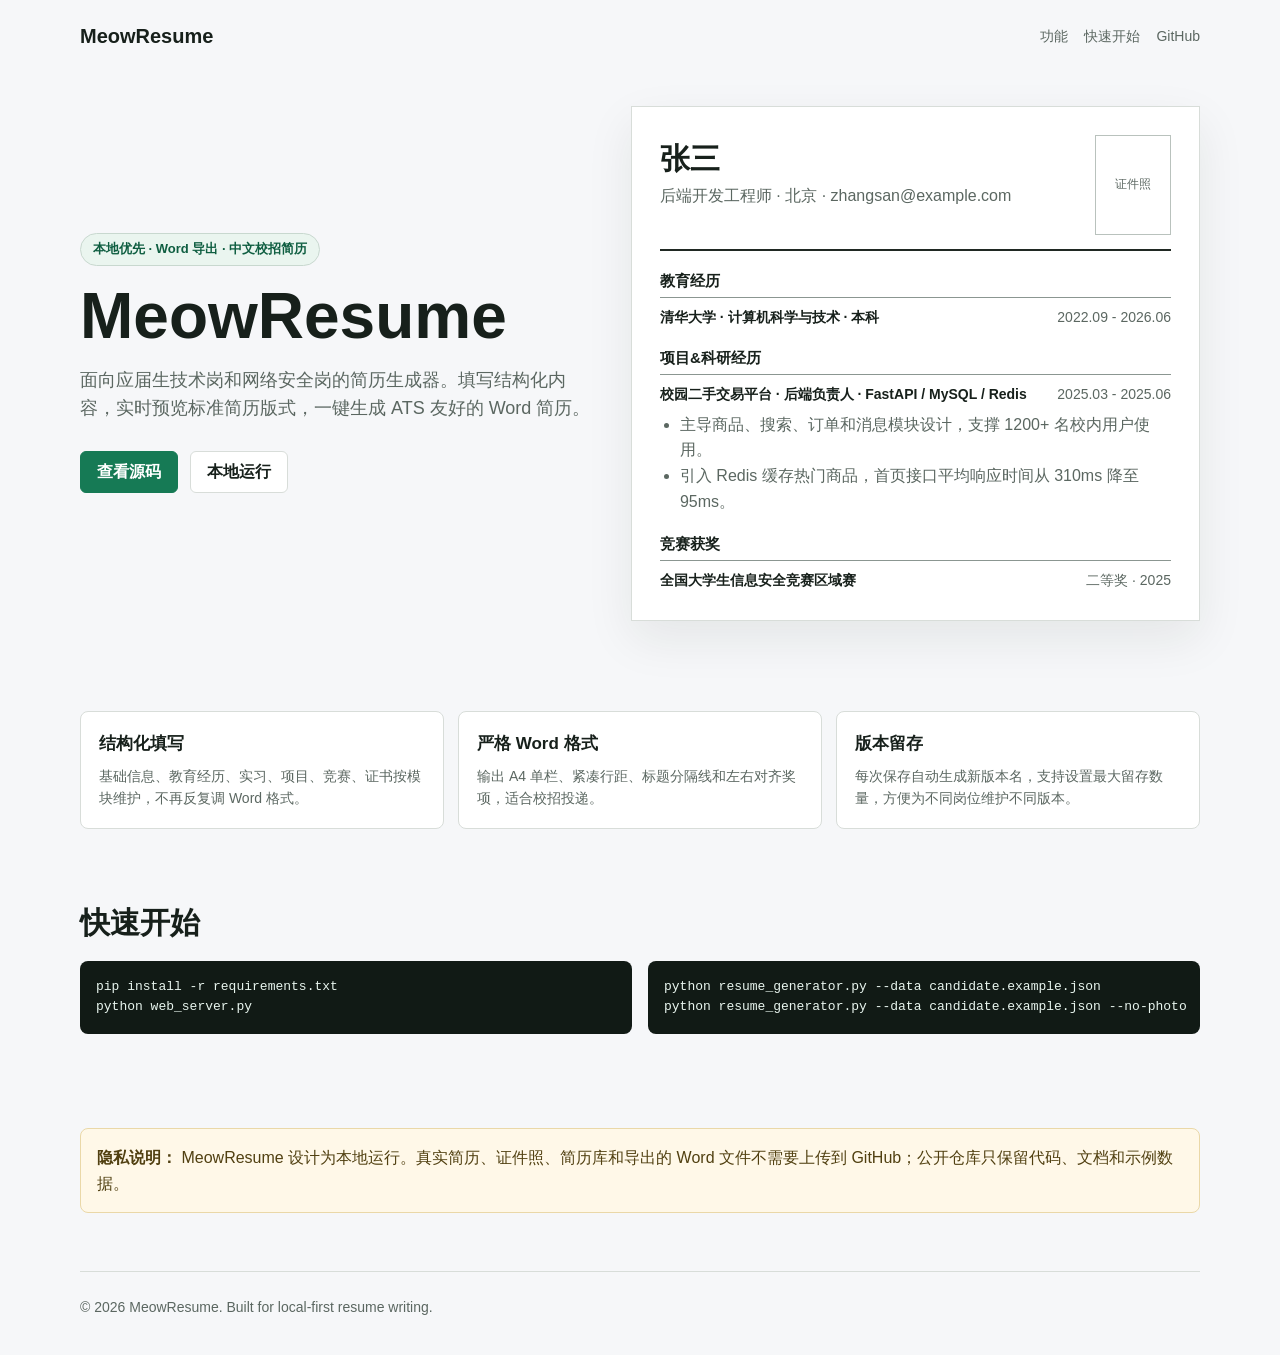
==== index.html @ 0f2e22f1 "first commit" ====
<!doctype html>
<html lang="zh-CN">
  <head>
    <meta charset="utf-8" />
    <meta name="viewport" content="width=device-width, initial-scale=1" />
    <title>MeowResume - 应届生大厂简历 Word 生成器</title>
    <meta
      name="description"
      content="MeowResume 是一个本地优先的中文简历生成器，填写结构化内容即可生成 ATS 友好的 Word 简历。"
    />
    <style>
      :root {
        --bg: #f6f7f9;
        --ink: #17201b;
        --muted: #5b6761;
        --line: #d8ddd9;
        --panel: #ffffff;
        --accent: #167a55;
        --accent-strong: #0f5e41;
        --soft: #eaf5ef;
        --shadow: 0 18px 45px rgba(20, 38, 30, 0.08);
      }

      * {
        box-sizing: border-box;
      }

      body {
        margin: 0;
        font-family: "Microsoft YaHei", "PingFang SC", "Noto Sans SC", Arial, sans-serif;
        color: var(--ink);
        background: var(--bg);
        line-height: 1.6;
      }

      a {
        color: inherit;
      }

      .wrap {
        width: min(1120px, calc(100% - 36px));
        margin: 0 auto;
      }

      .top {
        display: flex;
        justify-content: space-between;
        align-items: center;
        padding: 20px 0;
      }

      .logo {
        font-weight: 800;
        letter-spacing: 0;
        font-size: 20px;
      }

      .nav {
        display: flex;
        gap: 16px;
        color: var(--muted);
        font-size: 14px;
      }

      .nav a {
        text-decoration: none;
      }

      .hero {
        min-height: 560px;
        display: grid;
        grid-template-columns: minmax(0, 0.95fr) minmax(340px, 1.05fr);
        gap: 36px;
        align-items: center;
        padding: 34px 0 56px;
      }

      .eyebrow {
        display: inline-flex;
        border: 1px solid #c8d8cf;
        background: var(--soft);
        color: var(--accent-strong);
        border-radius: 999px;
        padding: 5px 12px;
        font-size: 13px;
        font-weight: 700;
      }

      h1 {
        margin: 18px 0 16px;
        font-size: clamp(38px, 5vw, 68px);
        line-height: 1.02;
        letter-spacing: 0;
      }

      .lead {
        margin: 0;
        color: var(--muted);
        font-size: 18px;
        max-width: 650px;
      }

      .actions {
        display: flex;
        flex-wrap: wrap;
        gap: 12px;
        margin-top: 28px;
      }

      .btn {
        display: inline-flex;
        align-items: center;
        justify-content: center;
        min-height: 42px;
        padding: 0 16px;
        border-radius: 6px;
        border: 1px solid var(--line);
        text-decoration: none;
        font-weight: 700;
        background: var(--panel);
      }

      .btn.primary {
        background: var(--accent);
        border-color: var(--accent);
        color: #fff;
      }

      .preview {
        background: var(--panel);
        border: 1px solid var(--line);
        box-shadow: var(--shadow);
        padding: 28px;
        min-height: 460px;
      }

      .paper-head {
        display: flex;
        justify-content: space-between;
        gap: 20px;
        align-items: flex-start;
        border-bottom: 2px solid #202923;
        padding-bottom: 14px;
      }

      .paper-head strong {
        font-size: 30px;
        display: block;
      }

      .paper-head span,
      .paper p,
      .paper li {
        color: var(--muted);
      }

      .photo {
        width: 76px;
        height: 100px;
        border: 1px solid #b9c2bd;
        display: grid;
        place-items: center;
        color: var(--muted);
        font-size: 12px;
      }

      .paper h2 {
        font-size: 15px;
        border-bottom: 1px solid #8b9691;
        padding-bottom: 4px;
        margin: 18px 0 8px;
      }

      .row {
        display: grid;
        grid-template-columns: minmax(0, 1fr) max-content;
        gap: 18px;
        font-weight: 700;
        font-size: 14px;
      }

      .row span:last-child {
        color: var(--muted);
        font-weight: 500;
      }

      .paper ul {
        margin: 6px 0 0 20px;
        padding: 0;
      }

      .grid {
        display: grid;
        grid-template-columns: repeat(3, minmax(0, 1fr));
        gap: 14px;
        padding: 34px 0;
      }

      .card {
        background: var(--panel);
        border: 1px solid var(--line);
        border-radius: 8px;
        padding: 18px;
      }

      .card h3 {
        margin: 0 0 8px;
        font-size: 17px;
      }

      .card p {
        margin: 0;
        color: var(--muted);
        font-size: 14px;
      }

      .section {
        padding: 36px 0 58px;
      }

      .section h2 {
        margin: 0 0 14px;
        font-size: 30px;
      }

      .commands {
        display: grid;
        grid-template-columns: repeat(2, minmax(0, 1fr));
        gap: 16px;
      }

      pre {
        margin: 0;
        overflow: auto;
        background: #111a15;
        color: #e8f5ee;
        border-radius: 8px;
        padding: 16px;
        font-size: 13px;
      }

      .privacy {
        background: #fff8e8;
        border: 1px solid #ead8a8;
        border-radius: 8px;
        padding: 16px;
        color: #514011;
      }

      footer {
        border-top: 1px solid var(--line);
        padding: 24px 0 36px;
        color: var(--muted);
        font-size: 14px;
      }

      @media (max-width: 860px) {
        .top,
        .nav,
        .actions {
          align-items: flex-start;
        }

        .top {
          gap: 12px;
          flex-direction: column;
        }

        .hero,
        .grid,
        .commands {
          grid-template-columns: 1fr;
        }

        .hero {
          min-height: 0;
          padding-top: 20px;
        }

        .preview {
          padding: 18px;
        }
      }
    </style>
  </head>
  <body>
    <header class="wrap top">
      <div class="logo">MeowResume</div>
      <nav class="nav" aria-label="页面导航">
        <a href="#features">功能</a>
        <a href="#start">快速开始</a>
        <a href="https://github.com/Mi0uno/MeowResume">GitHub</a>
      </nav>
    </header>

    <main>
      <section class="wrap hero">
        <div>
          <span class="eyebrow">本地优先 · Word 导出 · 中文校招简历</span>
          <h1>MeowResume</h1>
          <p class="lead">
            面向应届生技术岗和网络安全岗的简历生成器。填写结构化内容，实时预览标准简历版式，一键生成 ATS 友好的 Word 简历。
          </p>
          <div class="actions">
            <a class="btn primary" href="https://github.com/Mi0uno/MeowResume">查看源码</a>
            <a class="btn" href="#start">本地运行</a>
          </div>
        </div>

        <div class="preview paper" aria-label="简历效果示意">
          <div class="paper-head">
            <div>
              <strong>张三</strong>
              <span>后端开发工程师 · 北京 · zhangsan@example.com</span>
            </div>
            <div class="photo">证件照</div>
          </div>

          <h2>教育经历</h2>
          <div class="row">
            <span>清华大学 · 计算机科学与技术 · 本科</span>
            <span>2022.09 - 2026.06</span>
          </div>

          <h2>项目&科研经历</h2>
          <div class="row">
            <span>校园二手交易平台 · 后端负责人 · FastAPI / MySQL / Redis</span>
            <span>2025.03 - 2025.06</span>
          </div>
          <ul>
            <li>主导商品、搜索、订单和消息模块设计，支撑 1200+ 名校内用户使用。</li>
            <li>引入 Redis 缓存热门商品，首页接口平均响应时间从 310ms 降至 95ms。</li>
          </ul>

          <h2>竞赛获奖</h2>
          <div class="row">
            <span>全国大学生信息安全竞赛区域赛</span>
            <span>二等奖 · 2025</span>
          </div>
        </div>
      </section>

      <section class="wrap grid" id="features">
        <article class="card">
          <h3>结构化填写</h3>
          <p>基础信息、教育经历、实习、项目、竞赛、证书按模块维护，不再反复调 Word 格式。</p>
        </article>
        <article class="card">
          <h3>严格 Word 格式</h3>
          <p>输出 A4 单栏、紧凑行距、标题分隔线和左右对齐奖项，适合校招投递。</p>
        </article>
        <article class="card">
          <h3>版本留存</h3>
          <p>每次保存自动生成新版本名，支持设置最大留存数量，方便为不同岗位维护不同版本。</p>
        </article>
      </section>

      <section class="wrap section" id="start">
        <h2>快速开始</h2>
        <div class="commands">
          <pre><code>pip install -r requirements.txt
python web_server.py</code></pre>
          <pre><code>python resume_generator.py --data candidate.example.json
python resume_generator.py --data candidate.example.json --no-photo</code></pre>
        </div>
      </section>

      <section class="wrap section">
        <div class="privacy">
          <strong>隐私说明：</strong>
          MeowResume 设计为本地运行。真实简历、证件照、简历库和导出的 Word 文件不需要上传到 GitHub；公开仓库只保留代码、文档和示例数据。
        </div>
      </section>
    </main>

    <footer class="wrap">
      © 2026 MeowResume. Built for local-first resume writing.
    </footer>
  </body>
</html>
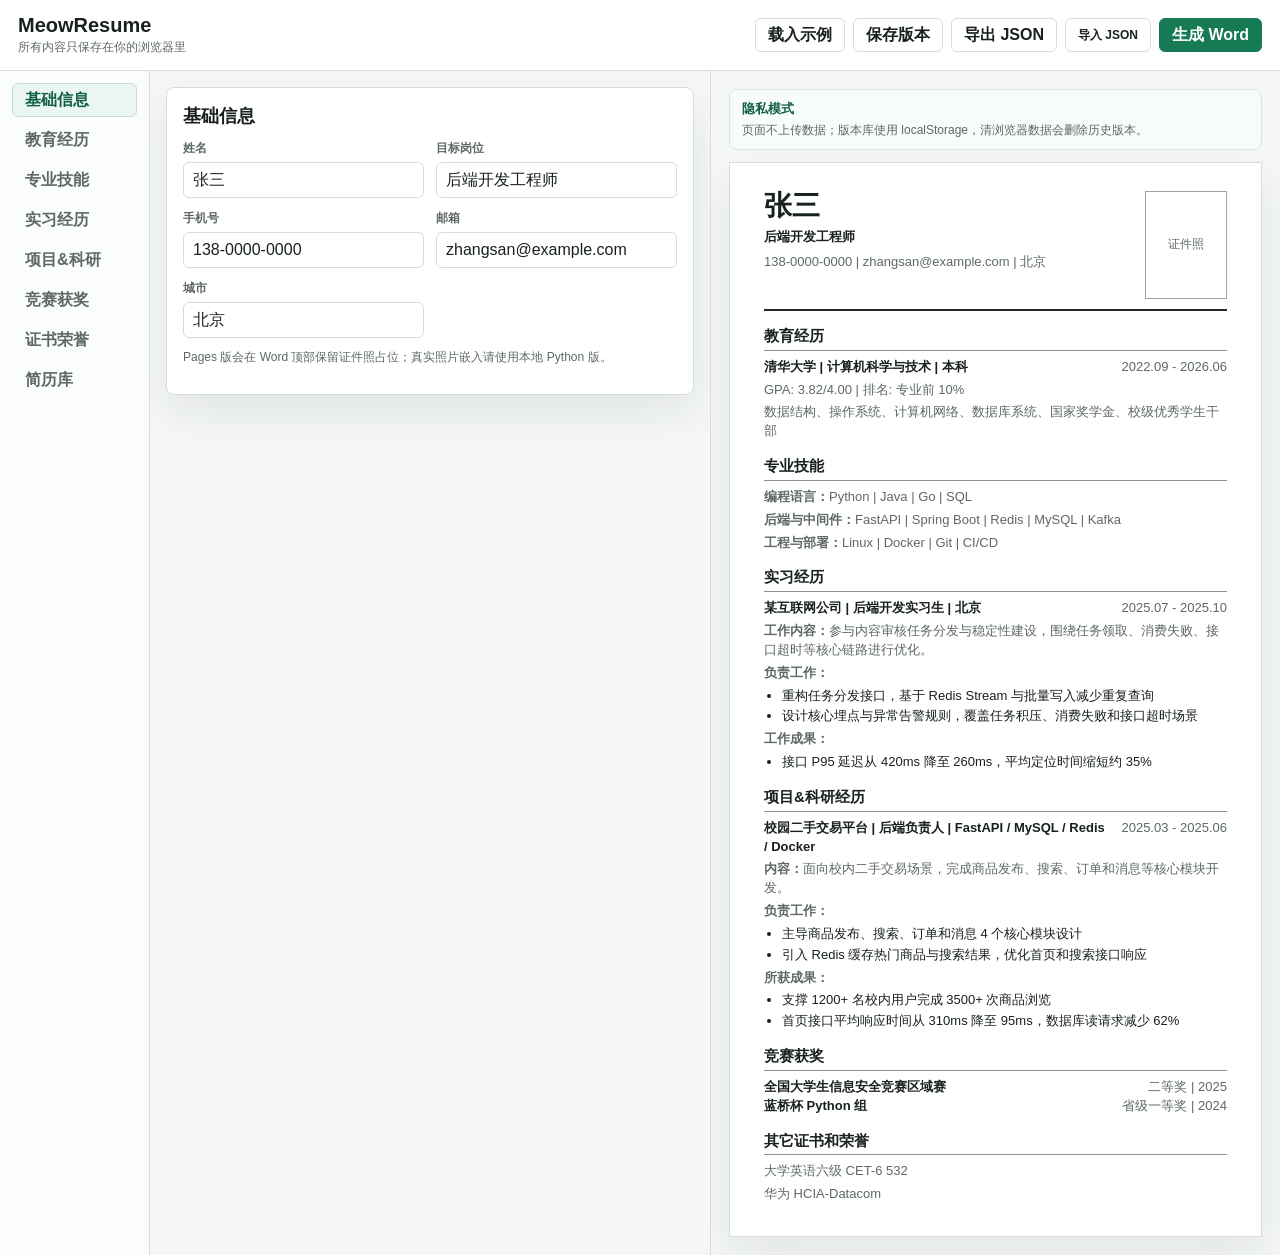
==== commit 94a80ef5: "Add static GitHub Pages resume builder" ====
--- a/index.html
+++ b/index.html
@@ -3,378 +3,45 @@
   <head>
     <meta charset="utf-8" />
     <meta name="viewport" content="width=device-width, initial-scale=1" />
-    <title>MeowResume - 应届生大厂简历 Word 生成器</title>
+    <title>MeowResume - 在线简历生成器</title>
     <meta
       name="description"
-      content="MeowResume 是一个本地优先的中文简历生成器，填写结构化内容即可生成 ATS 友好的 Word 简历。"
+      content="MeowResume 是一个浏览器本地运行的中文简历生成器，填写内容即可直接生成 Word 简历。"
     />
-    <style>
-      :root {
-        --bg: #f6f7f9;
-        --ink: #17201b;
-        --muted: #5b6761;
-        --line: #d8ddd9;
-        --panel: #ffffff;
-        --accent: #167a55;
-        --accent-strong: #0f5e41;
-        --soft: #eaf5ef;
-        --shadow: 0 18px 45px rgba(20, 38, 30, 0.08);
-      }
-
-      * {
-        box-sizing: border-box;
-      }
-
-      body {
-        margin: 0;
-        font-family: "Microsoft YaHei", "PingFang SC", "Noto Sans SC", Arial, sans-serif;
-        color: var(--ink);
-        background: var(--bg);
-        line-height: 1.6;
-      }
-
-      a {
-        color: inherit;
-      }
-
-      .wrap {
-        width: min(1120px, calc(100% - 36px));
-        margin: 0 auto;
-      }
-
-      .top {
-        display: flex;
-        justify-content: space-between;
-        align-items: center;
-        padding: 20px 0;
-      }
-
-      .logo {
-        font-weight: 800;
-        letter-spacing: 0;
-        font-size: 20px;
-      }
-
-      .nav {
-        display: flex;
-        gap: 16px;
-        color: var(--muted);
-        font-size: 14px;
-      }
-
-      .nav a {
-        text-decoration: none;
-      }
-
-      .hero {
-        min-height: 560px;
-        display: grid;
-        grid-template-columns: minmax(0, 0.95fr) minmax(340px, 1.05fr);
-        gap: 36px;
-        align-items: center;
-        padding: 34px 0 56px;
-      }
-
-      .eyebrow {
-        display: inline-flex;
-        border: 1px solid #c8d8cf;
-        background: var(--soft);
-        color: var(--accent-strong);
-        border-radius: 999px;
-        padding: 5px 12px;
-        font-size: 13px;
-        font-weight: 700;
-      }
-
-      h1 {
-        margin: 18px 0 16px;
-        font-size: clamp(38px, 5vw, 68px);
-        line-height: 1.02;
-        letter-spacing: 0;
-      }
-
-      .lead {
-        margin: 0;
-        color: var(--muted);
-        font-size: 18px;
-        max-width: 650px;
-      }
-
-      .actions {
-        display: flex;
-        flex-wrap: wrap;
-        gap: 12px;
-        margin-top: 28px;
-      }
-
-      .btn {
-        display: inline-flex;
-        align-items: center;
-        justify-content: center;
-        min-height: 42px;
-        padding: 0 16px;
-        border-radius: 6px;
-        border: 1px solid var(--line);
-        text-decoration: none;
-        font-weight: 700;
-        background: var(--panel);
-      }
-
-      .btn.primary {
-        background: var(--accent);
-        border-color: var(--accent);
-        color: #fff;
-      }
-
-      .preview {
-        background: var(--panel);
-        border: 1px solid var(--line);
-        box-shadow: var(--shadow);
-        padding: 28px;
-        min-height: 460px;
-      }
-
-      .paper-head {
-        display: flex;
-        justify-content: space-between;
-        gap: 20px;
-        align-items: flex-start;
-        border-bottom: 2px solid #202923;
-        padding-bottom: 14px;
-      }
-
-      .paper-head strong {
-        font-size: 30px;
-        display: block;
-      }
-
-      .paper-head span,
-      .paper p,
-      .paper li {
-        color: var(--muted);
-      }
-
-      .photo {
-        width: 76px;
-        height: 100px;
-        border: 1px solid #b9c2bd;
-        display: grid;
-        place-items: center;
-        color: var(--muted);
-        font-size: 12px;
-      }
-
-      .paper h2 {
-        font-size: 15px;
-        border-bottom: 1px solid #8b9691;
-        padding-bottom: 4px;
-        margin: 18px 0 8px;
-      }
-
-      .row {
-        display: grid;
-        grid-template-columns: minmax(0, 1fr) max-content;
-        gap: 18px;
-        font-weight: 700;
-        font-size: 14px;
-      }
-
-      .row span:last-child {
-        color: var(--muted);
-        font-weight: 500;
-      }
-
-      .paper ul {
-        margin: 6px 0 0 20px;
-        padding: 0;
-      }
-
-      .grid {
-        display: grid;
-        grid-template-columns: repeat(3, minmax(0, 1fr));
-        gap: 14px;
-        padding: 34px 0;
-      }
-
-      .card {
-        background: var(--panel);
-        border: 1px solid var(--line);
-        border-radius: 8px;
-        padding: 18px;
-      }
-
-      .card h3 {
-        margin: 0 0 8px;
-        font-size: 17px;
-      }
-
-      .card p {
-        margin: 0;
-        color: var(--muted);
-        font-size: 14px;
-      }
-
-      .section {
-        padding: 36px 0 58px;
-      }
-
-      .section h2 {
-        margin: 0 0 14px;
-        font-size: 30px;
-      }
-
-      .commands {
-        display: grid;
-        grid-template-columns: repeat(2, minmax(0, 1fr));
-        gap: 16px;
-      }
-
-      pre {
-        margin: 0;
-        overflow: auto;
-        background: #111a15;
-        color: #e8f5ee;
-        border-radius: 8px;
-        padding: 16px;
-        font-size: 13px;
-      }
-
-      .privacy {
-        background: #fff8e8;
-        border: 1px solid #ead8a8;
-        border-radius: 8px;
-        padding: 16px;
-        color: #514011;
-      }
-
-      footer {
-        border-top: 1px solid var(--line);
-        padding: 24px 0 36px;
-        color: var(--muted);
-        font-size: 14px;
-      }
-
-      @media (max-width: 860px) {
-        .top,
-        .nav,
-        .actions {
-          align-items: flex-start;
-        }
-
-        .top {
-          gap: 12px;
-          flex-direction: column;
-        }
-
-        .hero,
-        .grid,
-        .commands {
-          grid-template-columns: 1fr;
-        }
-
-        .hero {
-          min-height: 0;
-          padding-top: 20px;
-        }
-
-        .preview {
-          padding: 18px;
-        }
-      }
-    </style>
+    <link rel="stylesheet" href="./styles.css" />
   </head>
   <body>
-    <header class="wrap top">
-      <div class="logo">MeowResume</div>
-      <nav class="nav" aria-label="页面导航">
-        <a href="#features">功能</a>
-        <a href="#start">快速开始</a>
-        <a href="https://github.com/Mi0uno/MeowResume">GitHub</a>
-      </nav>
-    </header>
+    <div class="app-shell">
+      <header class="topbar">
+        <div class="brand">
+          <strong>MeowResume</strong>
+          <span id="statusText">所有内容只保存在你的浏览器里</span>
+        </div>
+        <div class="top-actions">
+          <button class="ghost" id="loadSampleBtn" type="button">载入示例</button>
+          <button class="ghost" id="saveBtn" type="button">保存版本</button>
+          <button class="ghost" id="exportJsonBtn" type="button">导出 JSON</button>
+          <label class="ghost file-button">
+            导入 JSON
+            <input id="importJsonInput" type="file" accept="application/json,.json" />
+          </label>
+          <button class="primary" id="generateBtn" type="button">生成 Word</button>
+        </div>
+      </header>
 
-    <main>
-      <section class="wrap hero">
-        <div>
-          <span class="eyebrow">本地优先 · Word 导出 · 中文校招简历</span>
-          <h1>MeowResume</h1>
-          <p class="lead">
-            面向应届生技术岗和网络安全岗的简历生成器。填写结构化内容，实时预览标准简历版式，一键生成 ATS 友好的 Word 简历。
-          </p>
-          <div class="actions">
-            <a class="btn primary" href="https://github.com/Mi0uno/MeowResume">查看源码</a>
-            <a class="btn" href="#start">本地运行</a>
+      <main class="workspace">
+        <aside class="nav" id="sectionNav" aria-label="编辑模块"></aside>
+        <section class="editor" id="editor" aria-label="内容编辑"></section>
+        <aside class="preview-pane" aria-label="简历预览">
+          <div class="privacy-note">
+            <strong>隐私模式</strong>
+            <span>页面不上传数据；版本库使用 localStorage，清浏览器数据会删除历史版本。</span>
           </div>
-        </div>
+          <article class="resume-paper" id="preview"></article>
+        </aside>
+      </main>
+    </div>
 
-        <div class="preview paper" aria-label="简历效果示意">
-          <div class="paper-head">
-            <div>
-              <strong>张三</strong>
-              <span>后端开发工程师 · 北京 · zhangsan@example.com</span>
-            </div>
-            <div class="photo">证件照</div>
-          </div>
-
-          <h2>教育经历</h2>
-          <div class="row">
-            <span>清华大学 · 计算机科学与技术 · 本科</span>
-            <span>2022.09 - 2026.06</span>
-          </div>
-
-          <h2>项目&科研经历</h2>
-          <div class="row">
-            <span>校园二手交易平台 · 后端负责人 · FastAPI / MySQL / Redis</span>
-            <span>2025.03 - 2025.06</span>
-          </div>
-          <ul>
-            <li>主导商品、搜索、订单和消息模块设计，支撑 1200+ 名校内用户使用。</li>
-            <li>引入 Redis 缓存热门商品，首页接口平均响应时间从 310ms 降至 95ms。</li>
-          </ul>
-
-          <h2>竞赛获奖</h2>
-          <div class="row">
-            <span>全国大学生信息安全竞赛区域赛</span>
-            <span>二等奖 · 2025</span>
-          </div>
-        </div>
-      </section>
-
-      <section class="wrap grid" id="features">
-        <article class="card">
-          <h3>结构化填写</h3>
-          <p>基础信息、教育经历、实习、项目、竞赛、证书按模块维护，不再反复调 Word 格式。</p>
-        </article>
-        <article class="card">
-          <h3>严格 Word 格式</h3>
-          <p>输出 A4 单栏、紧凑行距、标题分隔线和左右对齐奖项，适合校招投递。</p>
-        </article>
-        <article class="card">
-          <h3>版本留存</h3>
-          <p>每次保存自动生成新版本名，支持设置最大留存数量，方便为不同岗位维护不同版本。</p>
-        </article>
-      </section>
-
-      <section class="wrap section" id="start">
-        <h2>快速开始</h2>
-        <div class="commands">
-          <pre><code>pip install -r requirements.txt
-python web_server.py</code></pre>
-          <pre><code>python resume_generator.py --data candidate.example.json
-python resume_generator.py --data candidate.example.json --no-photo</code></pre>
-        </div>
-      </section>
-
-      <section class="wrap section">
-        <div class="privacy">
-          <strong>隐私说明：</strong>
-          MeowResume 设计为本地运行。真实简历、证件照、简历库和导出的 Word 文件不需要上传到 GitHub；公开仓库只保留代码、文档和示例数据。
-        </div>
-      </section>
-    </main>
-
-    <footer class="wrap">
-      © 2026 MeowResume. Built for local-first resume writing.
-    </footer>
+    <script src="./app.js"></script>
   </body>
 </html>
--- a/styles.css
+++ b/styles.css
@@ -0,0 +1,425 @@
+:root {
+  --bg: #f4f6f7;
+  --panel: #ffffff;
+  --ink: #18211d;
+  --muted: #5d6962;
+  --line: #d7ddd9;
+  --line-strong: #9aa7a0;
+  --accent: #167a55;
+  --accent-dark: #0f5f42;
+  --danger: #b7352d;
+  --soft: #ecf6f1;
+  --shadow: 0 18px 42px rgba(22, 37, 30, 0.08);
+}
+
+* {
+  box-sizing: border-box;
+}
+
+body {
+  margin: 0;
+  min-width: 320px;
+  background: var(--bg);
+  color: var(--ink);
+  font-family: "Microsoft YaHei", "PingFang SC", "Noto Sans SC", Arial, sans-serif;
+}
+
+button,
+input,
+textarea,
+select {
+  font: inherit;
+}
+
+button,
+.file-button {
+  min-height: 34px;
+  border: 1px solid var(--line);
+  border-radius: 6px;
+  padding: 0 12px;
+  background: var(--panel);
+  color: var(--ink);
+  cursor: pointer;
+  display: inline-flex;
+  align-items: center;
+  justify-content: center;
+  font-weight: 700;
+  white-space: nowrap;
+}
+
+button:hover,
+.file-button:hover {
+  border-color: var(--line-strong);
+}
+
+.primary {
+  background: var(--accent);
+  border-color: var(--accent);
+  color: #fff;
+}
+
+.danger {
+  color: var(--danger);
+}
+
+.file-button input {
+  display: none;
+}
+
+.app-shell {
+  min-height: 100vh;
+  display: grid;
+  grid-template-rows: auto 1fr;
+}
+
+.topbar {
+  position: sticky;
+  top: 0;
+  z-index: 10;
+  display: flex;
+  justify-content: space-between;
+  align-items: center;
+  gap: 16px;
+  padding: 14px 18px;
+  border-bottom: 1px solid var(--line);
+  background: rgba(255, 255, 255, 0.94);
+  backdrop-filter: blur(12px);
+}
+
+.brand {
+  display: grid;
+  gap: 2px;
+  min-width: 0;
+}
+
+.brand strong {
+  font-size: 20px;
+}
+
+.brand span {
+  color: var(--muted);
+  font-size: 12px;
+  overflow: hidden;
+  text-overflow: ellipsis;
+  white-space: nowrap;
+}
+
+.top-actions {
+  display: flex;
+  flex-wrap: wrap;
+  justify-content: flex-end;
+  gap: 8px;
+}
+
+.workspace {
+  display: grid;
+  grid-template-columns: 150px minmax(360px, 560px) minmax(460px, 1fr);
+  min-height: 0;
+}
+
+.nav {
+  border-right: 1px solid var(--line);
+  background: #fbfcfc;
+  padding: 12px;
+  display: grid;
+  align-content: start;
+  gap: 6px;
+}
+
+.nav button {
+  justify-content: flex-start;
+  width: 100%;
+  background: transparent;
+  border-color: transparent;
+  color: var(--muted);
+}
+
+.nav button.active {
+  color: var(--accent-dark);
+  background: var(--soft);
+  border-color: #c9ded3;
+}
+
+.editor {
+  padding: 16px;
+  overflow: auto;
+}
+
+.panel {
+  background: var(--panel);
+  border: 1px solid var(--line);
+  border-radius: 8px;
+  box-shadow: var(--shadow);
+  padding: 16px;
+}
+
+.section-head {
+  display: flex;
+  justify-content: space-between;
+  gap: 12px;
+  align-items: center;
+  margin-bottom: 12px;
+}
+
+.section-head h2 {
+  margin: 0;
+  font-size: 18px;
+}
+
+.form-grid {
+  display: grid;
+  grid-template-columns: repeat(2, minmax(0, 1fr));
+  gap: 12px;
+}
+
+.field {
+  display: grid;
+  gap: 5px;
+}
+
+.field.full {
+  grid-column: 1 / -1;
+}
+
+label {
+  color: var(--muted);
+  font-size: 12px;
+  font-weight: 700;
+}
+
+input,
+textarea,
+select {
+  width: 100%;
+  min-width: 0;
+  border: 1px solid var(--line);
+  border-radius: 6px;
+  background: #fff;
+  color: var(--ink);
+  padding: 8px 9px;
+  outline: none;
+}
+
+textarea {
+  min-height: 92px;
+  resize: vertical;
+  line-height: 1.55;
+}
+
+input:focus,
+textarea:focus,
+select:focus {
+  border-color: var(--accent);
+  box-shadow: 0 0 0 3px rgba(22, 122, 85, 0.12);
+}
+
+.entry-list {
+  display: grid;
+  gap: 12px;
+}
+
+.entry {
+  border: 1px solid var(--line);
+  border-radius: 8px;
+  padding: 12px;
+  background: #fbfcfc;
+}
+
+.entry-head {
+  display: flex;
+  justify-content: space-between;
+  align-items: center;
+  margin-bottom: 10px;
+  font-weight: 800;
+}
+
+.hint {
+  color: var(--muted);
+  font-size: 12px;
+  margin-top: 10px;
+  line-height: 1.5;
+}
+
+.version-list {
+  display: grid;
+  gap: 8px;
+}
+
+.version-item {
+  display: grid;
+  grid-template-columns: minmax(0, 1fr) auto;
+  gap: 10px;
+  align-items: center;
+  border: 1px solid var(--line);
+  border-radius: 7px;
+  padding: 10px;
+  background: #fff;
+}
+
+.version-item strong,
+.version-item span {
+  display: block;
+  overflow: hidden;
+  text-overflow: ellipsis;
+  white-space: nowrap;
+}
+
+.version-item span {
+  color: var(--muted);
+  font-size: 12px;
+  margin-top: 2px;
+}
+
+.preview-pane {
+  padding: 18px;
+  overflow: auto;
+  border-left: 1px solid var(--line);
+}
+
+.privacy-note {
+  display: grid;
+  gap: 4px;
+  max-width: 820px;
+  margin: 0 auto 12px;
+  border: 1px solid #d9e5dd;
+  border-radius: 8px;
+  background: #f7fbf9;
+  padding: 10px 12px;
+  color: var(--muted);
+  font-size: 12px;
+}
+
+.privacy-note strong {
+  color: var(--accent-dark);
+  font-size: 13px;
+}
+
+.resume-paper {
+  max-width: 820px;
+  min-height: 1060px;
+  margin: 0 auto;
+  padding: 28px 34px;
+  background: #fff;
+  border: 1px solid var(--line);
+  box-shadow: var(--shadow);
+  font-family: DengXian, "Microsoft YaHei", Calibri, Arial, sans-serif;
+  font-size: 13px;
+  line-height: 1.45;
+}
+
+.resume-top {
+  display: grid;
+  grid-template-columns: 1fr 82px;
+  gap: 18px;
+  align-items: start;
+  padding-bottom: 10px;
+  border-bottom: 2px solid #222c26;
+}
+
+.resume-name {
+  margin: 0;
+  font-size: 28px;
+  line-height: 1.1;
+}
+
+.resume-role {
+  margin-top: 6px;
+  font-weight: 800;
+}
+
+.resume-contact {
+  margin-top: 6px;
+  color: var(--muted);
+  overflow-wrap: anywhere;
+}
+
+.resume-photo {
+  width: 82px;
+  height: 108px;
+  border: 1px solid #9aa7a0;
+  display: grid;
+  place-items: center;
+  color: var(--muted);
+  font-size: 12px;
+}
+
+.resume-section {
+  margin-top: 14px;
+}
+
+.resume-section h2 {
+  margin: 0 0 7px;
+  padding-bottom: 3px;
+  border-bottom: 1px solid #8b9691;
+  font-size: 15px;
+}
+
+.resume-row {
+  display: grid;
+  grid-template-columns: minmax(0, 1fr) max-content;
+  gap: 16px;
+  font-weight: 800;
+}
+
+.resume-row span:last-child {
+  color: var(--muted);
+  font-weight: 500;
+  text-align: right;
+}
+
+.resume-section p {
+  margin: 4px 0;
+  color: var(--muted);
+}
+
+.resume-section ul {
+  margin: 4px 0 0 18px;
+  padding: 0;
+}
+
+.resume-section li {
+  margin: 2px 0;
+}
+
+@media (max-width: 1180px) {
+  .workspace {
+    grid-template-columns: 136px minmax(0, 1fr);
+  }
+
+  .preview-pane {
+    display: none;
+  }
+}
+
+@media (max-width: 760px) {
+  .topbar {
+    position: static;
+    align-items: stretch;
+    flex-direction: column;
+  }
+
+  .top-actions {
+    display: grid;
+    grid-template-columns: repeat(2, minmax(0, 1fr));
+    justify-content: stretch;
+  }
+
+  .workspace {
+    display: block;
+  }
+
+  .nav {
+    display: flex;
+    overflow-x: auto;
+    border-right: 0;
+    border-bottom: 1px solid var(--line);
+  }
+
+  .nav button {
+    width: auto;
+  }
+
+  .form-grid {
+    grid-template-columns: 1fr;
+  }
+}
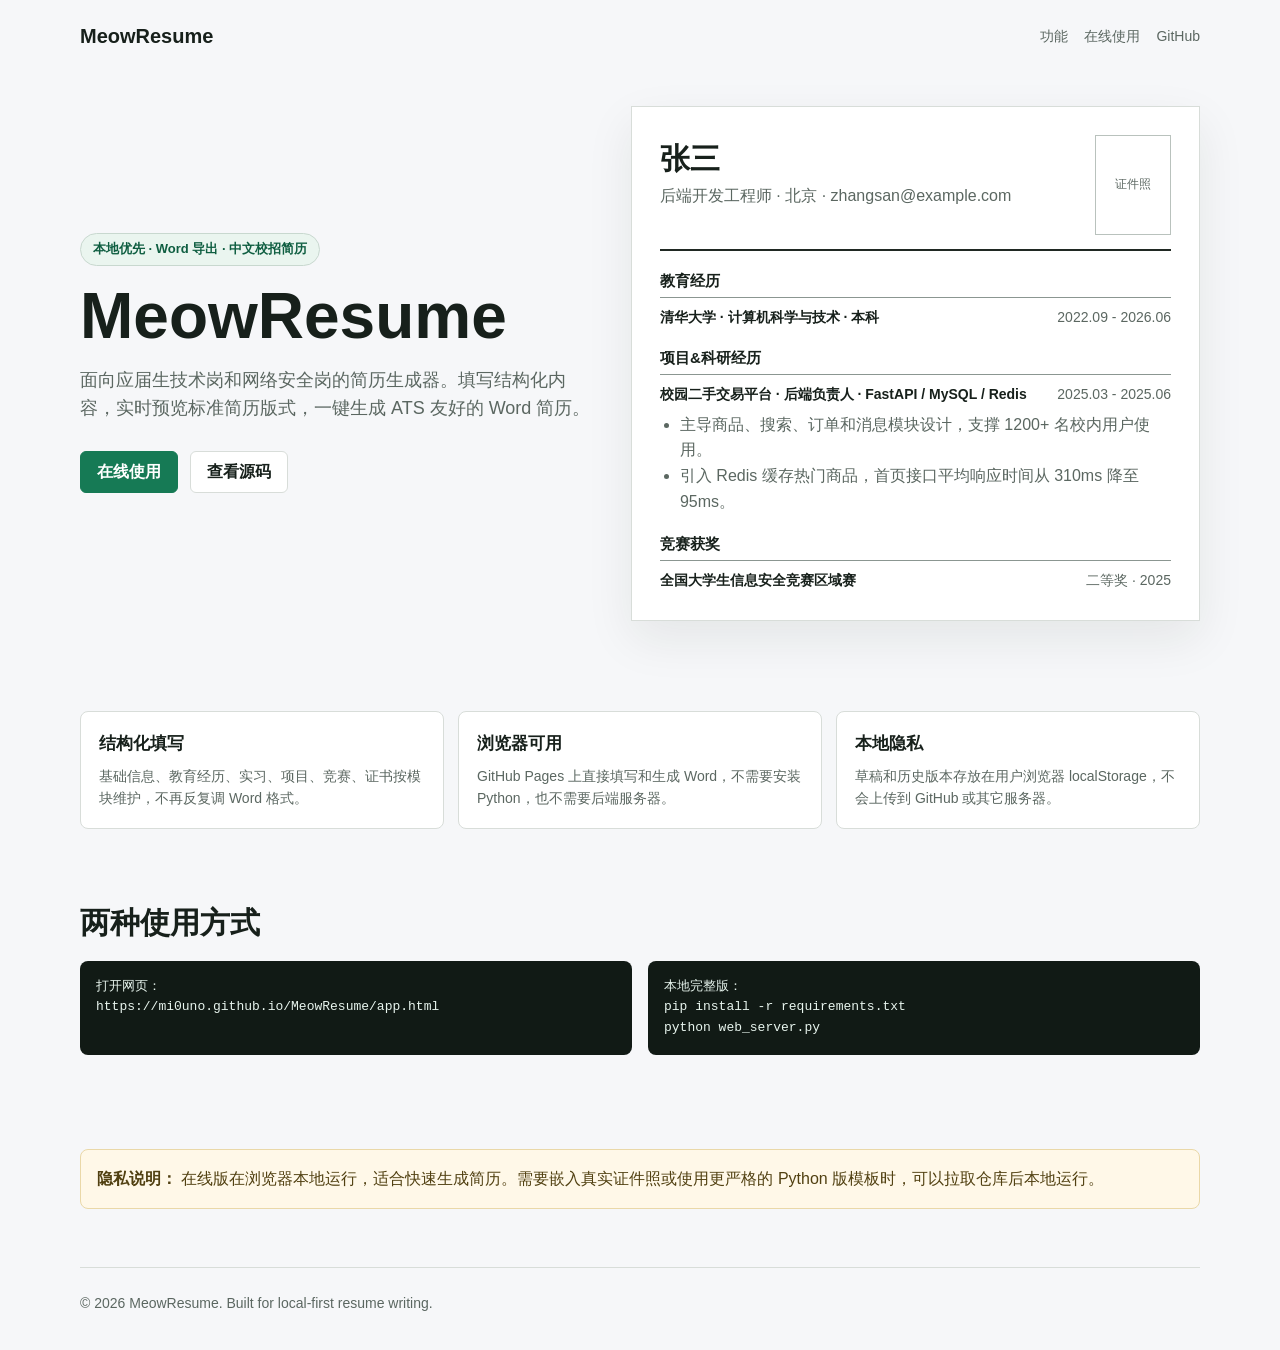
==== commit 60ec3b29: "Restore landing page with app entry" ====
--- a/index.html
+++ b/index.html
@@ -3,45 +3,372 @@
   <head>
     <meta charset="utf-8" />
     <meta name="viewport" content="width=device-width, initial-scale=1" />
-    <title>MeowResume - 在线简历生成器</title>
+    <title>MeowResume - 应届生大厂简历 Word 生成器</title>
     <meta
       name="description"
-      content="MeowResume 是一个浏览器本地运行的中文简历生成器，填写内容即可直接生成 Word 简历。"
+      content="MeowResume 是一个本地优先的中文简历生成器，填写结构化内容即可生成 ATS 友好的 Word 简历。"
     />
-    <link rel="stylesheet" href="./styles.css" />
+    <style>
+      :root {
+        --bg: #f6f7f9;
+        --ink: #17201b;
+        --muted: #5b6761;
+        --line: #d8ddd9;
+        --panel: #ffffff;
+        --accent: #167a55;
+        --accent-strong: #0f5e41;
+        --soft: #eaf5ef;
+        --shadow: 0 18px 45px rgba(20, 38, 30, 0.08);
+      }
+
+      * {
+        box-sizing: border-box;
+      }
+
+      body {
+        margin: 0;
+        font-family: "Microsoft YaHei", "PingFang SC", "Noto Sans SC", Arial, sans-serif;
+        color: var(--ink);
+        background: var(--bg);
+        line-height: 1.6;
+      }
+
+      a {
+        color: inherit;
+      }
+
+      .wrap {
+        width: min(1120px, calc(100% - 36px));
+        margin: 0 auto;
+      }
+
+      .top {
+        display: flex;
+        justify-content: space-between;
+        align-items: center;
+        padding: 20px 0;
+      }
+
+      .logo {
+        font-weight: 800;
+        font-size: 20px;
+      }
+
+      .nav {
+        display: flex;
+        gap: 16px;
+        color: var(--muted);
+        font-size: 14px;
+      }
+
+      .nav a {
+        text-decoration: none;
+      }
+
+      .hero {
+        min-height: 560px;
+        display: grid;
+        grid-template-columns: minmax(0, 0.95fr) minmax(340px, 1.05fr);
+        gap: 36px;
+        align-items: center;
+        padding: 34px 0 56px;
+      }
+
+      .eyebrow {
+        display: inline-flex;
+        border: 1px solid #c8d8cf;
+        background: var(--soft);
+        color: var(--accent-strong);
+        border-radius: 999px;
+        padding: 5px 12px;
+        font-size: 13px;
+        font-weight: 700;
+      }
+
+      h1 {
+        margin: 18px 0 16px;
+        font-size: clamp(38px, 5vw, 68px);
+        line-height: 1.02;
+      }
+
+      .lead {
+        margin: 0;
+        color: var(--muted);
+        font-size: 18px;
+        max-width: 650px;
+      }
+
+      .actions {
+        display: flex;
+        flex-wrap: wrap;
+        gap: 12px;
+        margin-top: 28px;
+      }
+
+      .btn {
+        display: inline-flex;
+        align-items: center;
+        justify-content: center;
+        min-height: 42px;
+        padding: 0 16px;
+        border-radius: 6px;
+        border: 1px solid var(--line);
+        text-decoration: none;
+        font-weight: 700;
+        background: var(--panel);
+      }
+
+      .btn.primary {
+        background: var(--accent);
+        border-color: var(--accent);
+        color: #fff;
+      }
+
+      .preview {
+        background: var(--panel);
+        border: 1px solid var(--line);
+        box-shadow: var(--shadow);
+        padding: 28px;
+        min-height: 460px;
+      }
+
+      .paper-head {
+        display: flex;
+        justify-content: space-between;
+        gap: 20px;
+        align-items: flex-start;
+        border-bottom: 2px solid #202923;
+        padding-bottom: 14px;
+      }
+
+      .paper-head strong {
+        font-size: 30px;
+        display: block;
+      }
+
+      .paper-head span,
+      .paper p,
+      .paper li {
+        color: var(--muted);
+      }
+
+      .photo {
+        width: 76px;
+        height: 100px;
+        border: 1px solid #b9c2bd;
+        display: grid;
+        place-items: center;
+        color: var(--muted);
+        font-size: 12px;
+      }
+
+      .paper h2 {
+        font-size: 15px;
+        border-bottom: 1px solid #8b9691;
+        padding-bottom: 4px;
+        margin: 18px 0 8px;
+      }
+
+      .row {
+        display: grid;
+        grid-template-columns: minmax(0, 1fr) max-content;
+        gap: 18px;
+        font-weight: 700;
+        font-size: 14px;
+      }
+
+      .row span:last-child {
+        color: var(--muted);
+        font-weight: 500;
+      }
+
+      .paper ul {
+        margin: 6px 0 0 20px;
+        padding: 0;
+      }
+
+      .grid {
+        display: grid;
+        grid-template-columns: repeat(3, minmax(0, 1fr));
+        gap: 14px;
+        padding: 34px 0;
+      }
+
+      .card {
+        background: var(--panel);
+        border: 1px solid var(--line);
+        border-radius: 8px;
+        padding: 18px;
+      }
+
+      .card h3 {
+        margin: 0 0 8px;
+        font-size: 17px;
+      }
+
+      .card p {
+        margin: 0;
+        color: var(--muted);
+        font-size: 14px;
+      }
+
+      .section {
+        padding: 36px 0 58px;
+      }
+
+      .section h2 {
+        margin: 0 0 14px;
+        font-size: 30px;
+      }
+
+      .commands {
+        display: grid;
+        grid-template-columns: repeat(2, minmax(0, 1fr));
+        gap: 16px;
+      }
+
+      pre {
+        margin: 0;
+        overflow: auto;
+        background: #111a15;
+        color: #e8f5ee;
+        border-radius: 8px;
+        padding: 16px;
+        font-size: 13px;
+      }
+
+      .privacy {
+        background: #fff8e8;
+        border: 1px solid #ead8a8;
+        border-radius: 8px;
+        padding: 16px;
+        color: #514011;
+      }
+
+      footer {
+        border-top: 1px solid var(--line);
+        padding: 24px 0 36px;
+        color: var(--muted);
+        font-size: 14px;
+      }
+
+      @media (max-width: 860px) {
+        .top {
+          gap: 12px;
+          flex-direction: column;
+          align-items: flex-start;
+        }
+
+        .hero,
+        .grid,
+        .commands {
+          grid-template-columns: 1fr;
+        }
+
+        .hero {
+          min-height: 0;
+          padding-top: 20px;
+        }
+
+        .preview {
+          padding: 18px;
+        }
+      }
+    </style>
   </head>
   <body>
-    <div class="app-shell">
-      <header class="topbar">
-        <div class="brand">
-          <strong>MeowResume</strong>
-          <span id="statusText">所有内容只保存在你的浏览器里</span>
+    <header class="wrap top">
+      <div class="logo">MeowResume</div>
+      <nav class="nav" aria-label="页面导航">
+        <a href="#features">功能</a>
+        <a href="./app.html">在线使用</a>
+        <a href="https://github.com/Mi0uno/MeowResume">GitHub</a>
+      </nav>
+    </header>
+
+    <main>
+      <section class="wrap hero">
+        <div>
+          <span class="eyebrow">本地优先 · Word 导出 · 中文校招简历</span>
+          <h1>MeowResume</h1>
+          <p class="lead">
+            面向应届生技术岗和网络安全岗的简历生成器。填写结构化内容，实时预览标准简历版式，一键生成 ATS 友好的 Word 简历。
+          </p>
+          <div class="actions">
+            <a class="btn primary" href="./app.html">在线使用</a>
+            <a class="btn" href="https://github.com/Mi0uno/MeowResume">查看源码</a>
+          </div>
         </div>
-        <div class="top-actions">
-          <button class="ghost" id="loadSampleBtn" type="button">载入示例</button>
-          <button class="ghost" id="saveBtn" type="button">保存版本</button>
-          <button class="ghost" id="exportJsonBtn" type="button">导出 JSON</button>
-          <label class="ghost file-button">
-            导入 JSON
-            <input id="importJsonInput" type="file" accept="application/json,.json" />
-          </label>
-          <button class="primary" id="generateBtn" type="button">生成 Word</button>
+
+        <div class="preview paper" aria-label="简历效果示意">
+          <div class="paper-head">
+            <div>
+              <strong>张三</strong>
+              <span>后端开发工程师 · 北京 · zhangsan@example.com</span>
+            </div>
+            <div class="photo">证件照</div>
+          </div>
+
+          <h2>教育经历</h2>
+          <div class="row">
+            <span>清华大学 · 计算机科学与技术 · 本科</span>
+            <span>2022.09 - 2026.06</span>
+          </div>
+
+          <h2>项目&科研经历</h2>
+          <div class="row">
+            <span>校园二手交易平台 · 后端负责人 · FastAPI / MySQL / Redis</span>
+            <span>2025.03 - 2025.06</span>
+          </div>
+          <ul>
+            <li>主导商品、搜索、订单和消息模块设计，支撑 1200+ 名校内用户使用。</li>
+            <li>引入 Redis 缓存热门商品，首页接口平均响应时间从 310ms 降至 95ms。</li>
+          </ul>
+
+          <h2>竞赛获奖</h2>
+          <div class="row">
+            <span>全国大学生信息安全竞赛区域赛</span>
+            <span>二等奖 · 2025</span>
+          </div>
         </div>
-      </header>
-
-      <main class="workspace">
-        <aside class="nav" id="sectionNav" aria-label="编辑模块"></aside>
-        <section class="editor" id="editor" aria-label="内容编辑"></section>
-        <aside class="preview-pane" aria-label="简历预览">
-          <div class="privacy-note">
-            <strong>隐私模式</strong>
-            <span>页面不上传数据；版本库使用 localStorage，清浏览器数据会删除历史版本。</span>
-          </div>
-          <article class="resume-paper" id="preview"></article>
-        </aside>
-      </main>
-    </div>
-
-    <script src="./app.js"></script>
+      </section>
+
+      <section class="wrap grid" id="features">
+        <article class="card">
+          <h3>结构化填写</h3>
+          <p>基础信息、教育经历、实习、项目、竞赛、证书按模块维护，不再反复调 Word 格式。</p>
+        </article>
+        <article class="card">
+          <h3>浏览器可用</h3>
+          <p>GitHub Pages 上直接填写和生成 Word，不需要安装 Python，也不需要后端服务器。</p>
+        </article>
+        <article class="card">
+          <h3>本地隐私</h3>
+          <p>草稿和历史版本存放在用户浏览器 localStorage，不会上传到 GitHub 或其它服务器。</p>
+        </article>
+      </section>
+
+      <section class="wrap section" id="start">
+        <h2>两种使用方式</h2>
+        <div class="commands">
+          <pre><code>打开网页：
+https://mi0uno.github.io/MeowResume/app.html</code></pre>
+          <pre><code>本地完整版：
+pip install -r requirements.txt
+python web_server.py</code></pre>
+        </div>
+      </section>
+
+      <section class="wrap section">
+        <div class="privacy">
+          <strong>隐私说明：</strong>
+          在线版在浏览器本地运行，适合快速生成简历。需要嵌入真实证件照或使用更严格的 Python 版模板时，可以拉取仓库后本地运行。
+        </div>
+      </section>
+    </main>
+
+    <footer class="wrap">
+      © 2026 MeowResume. Built for local-first resume writing.
+    </footer>
   </body>
 </html>
